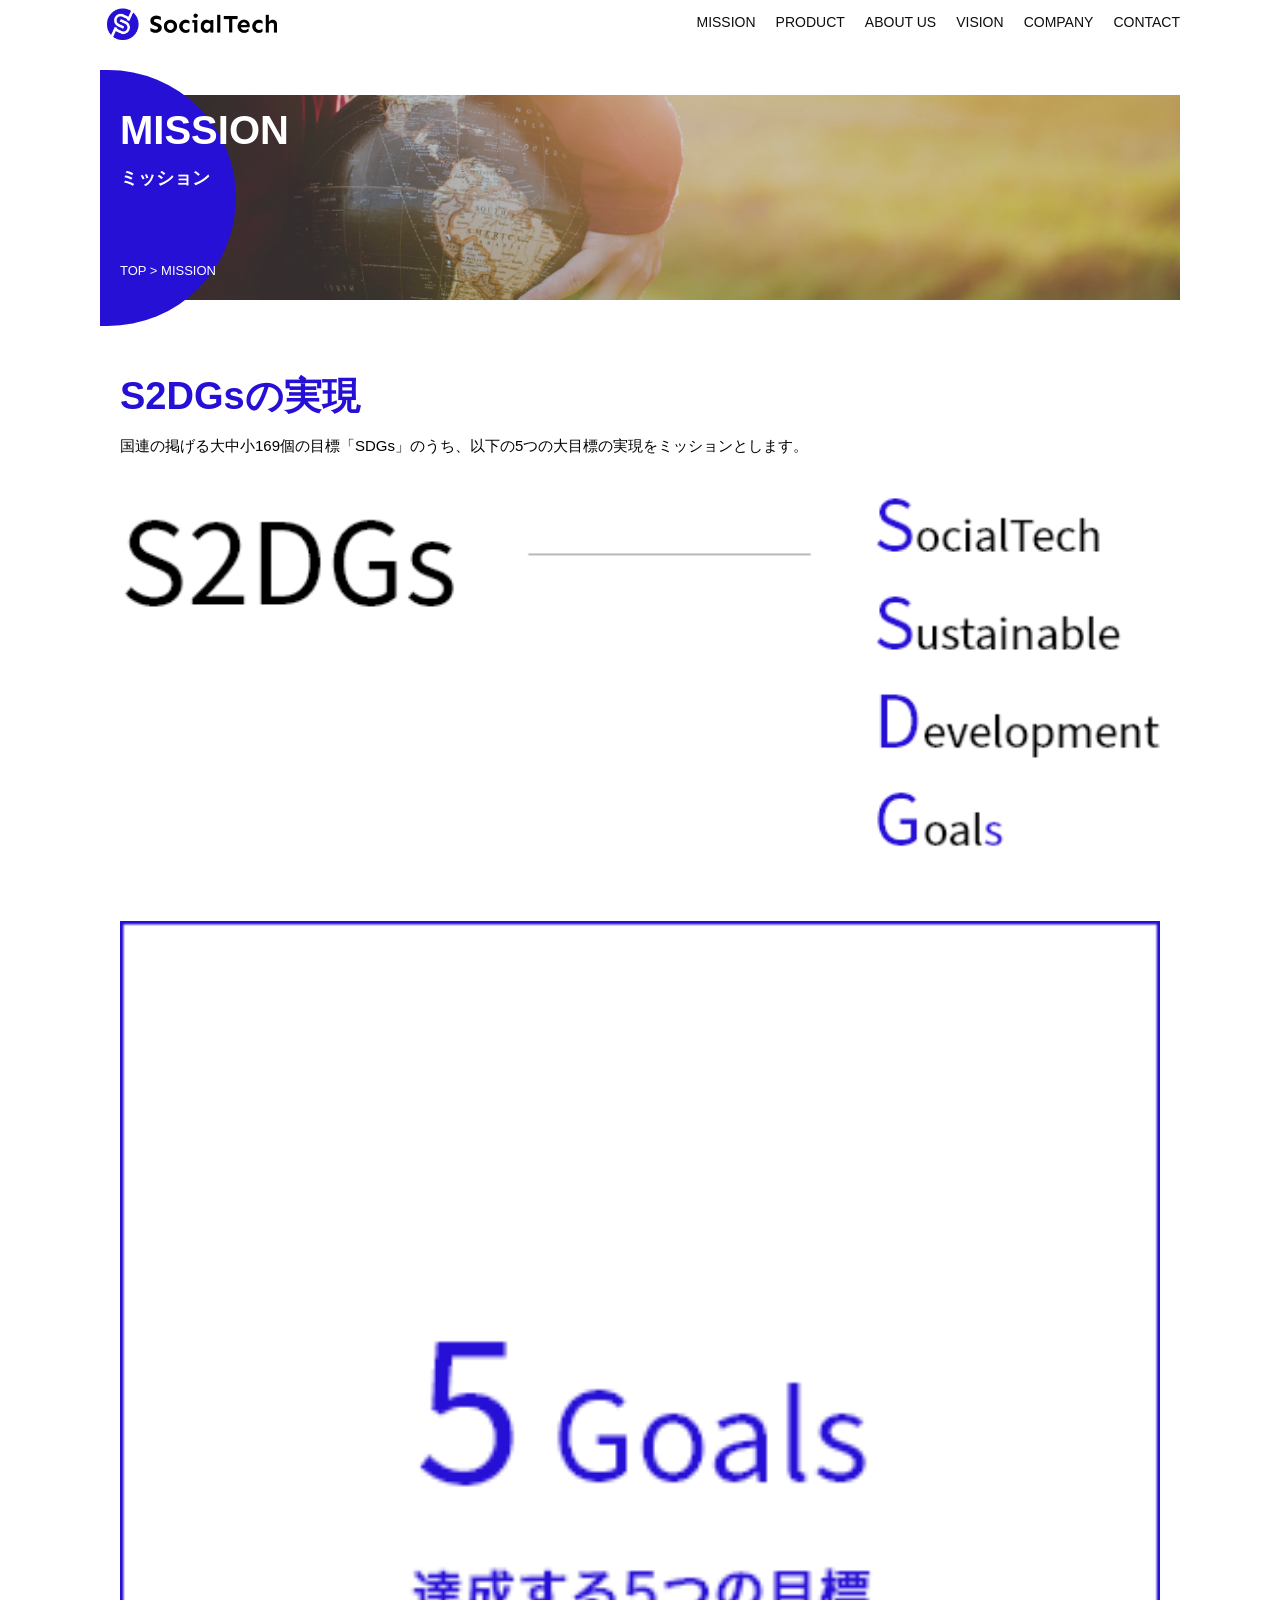
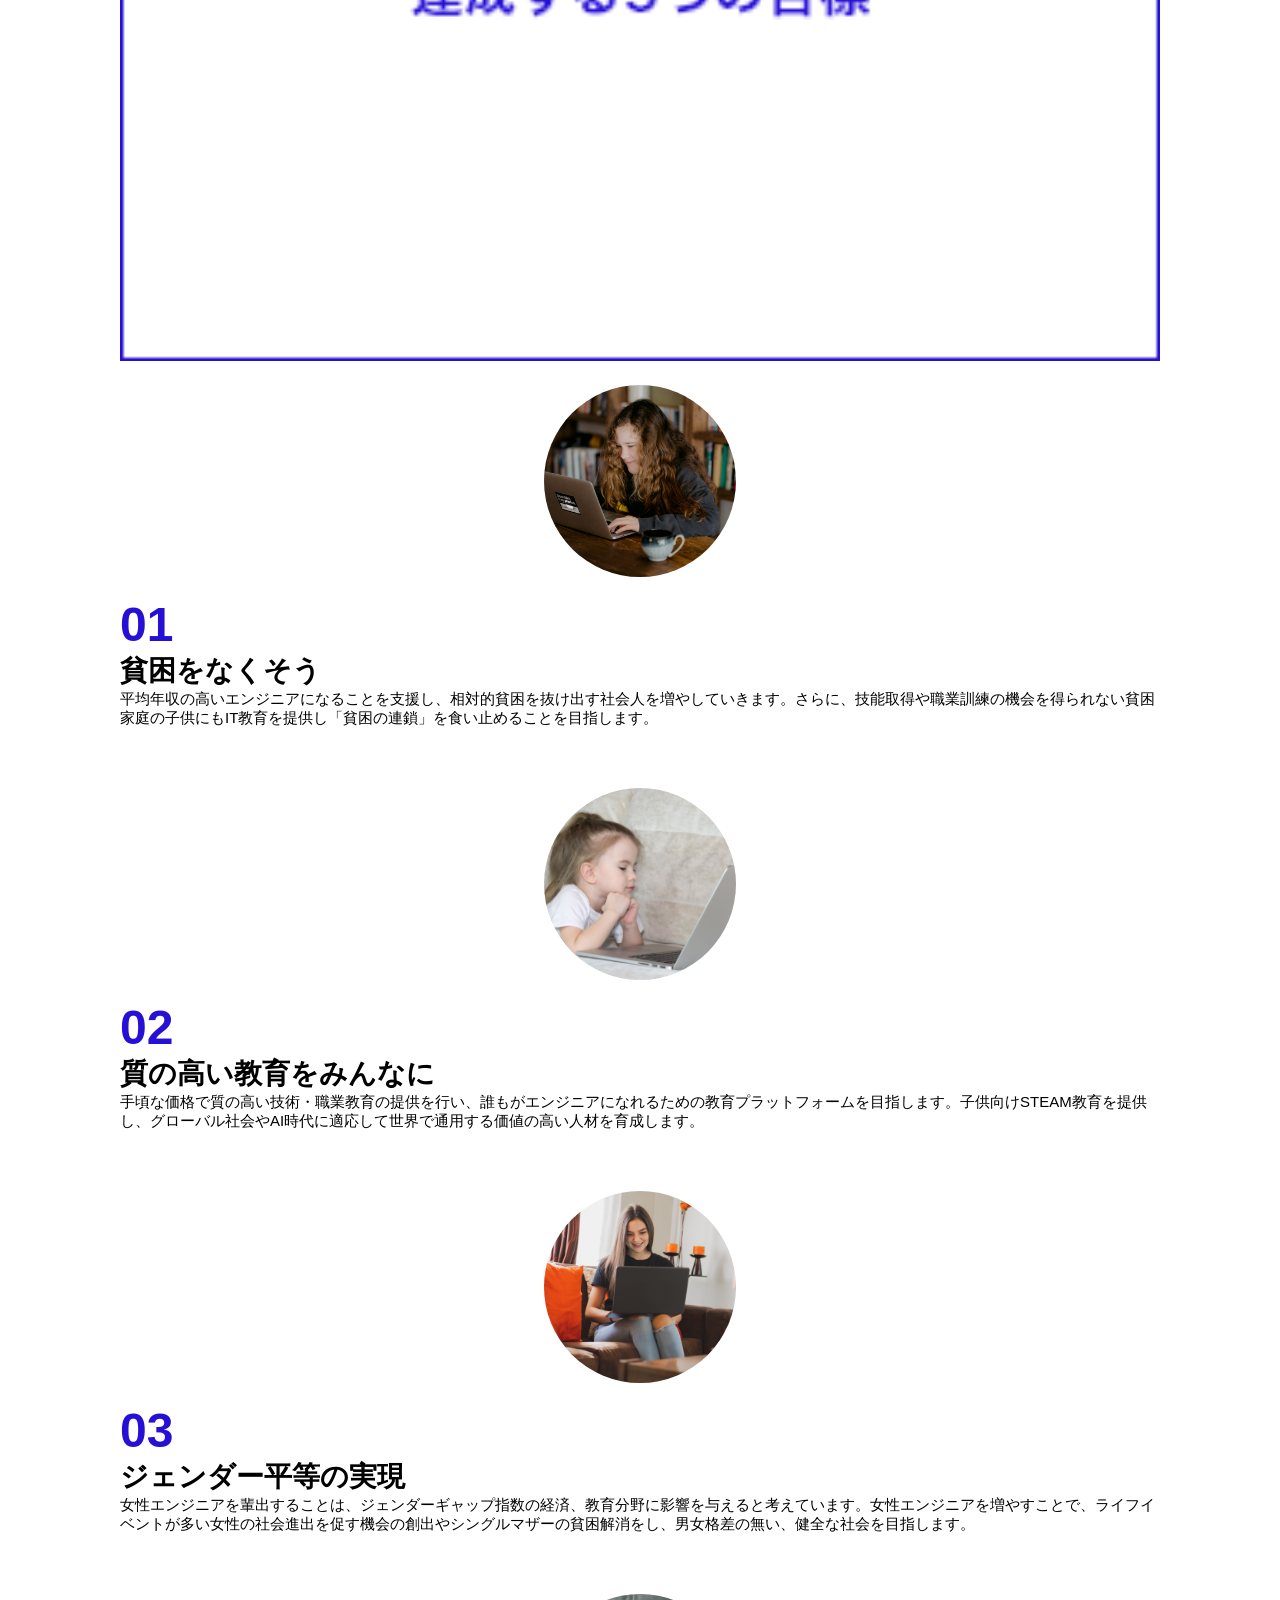
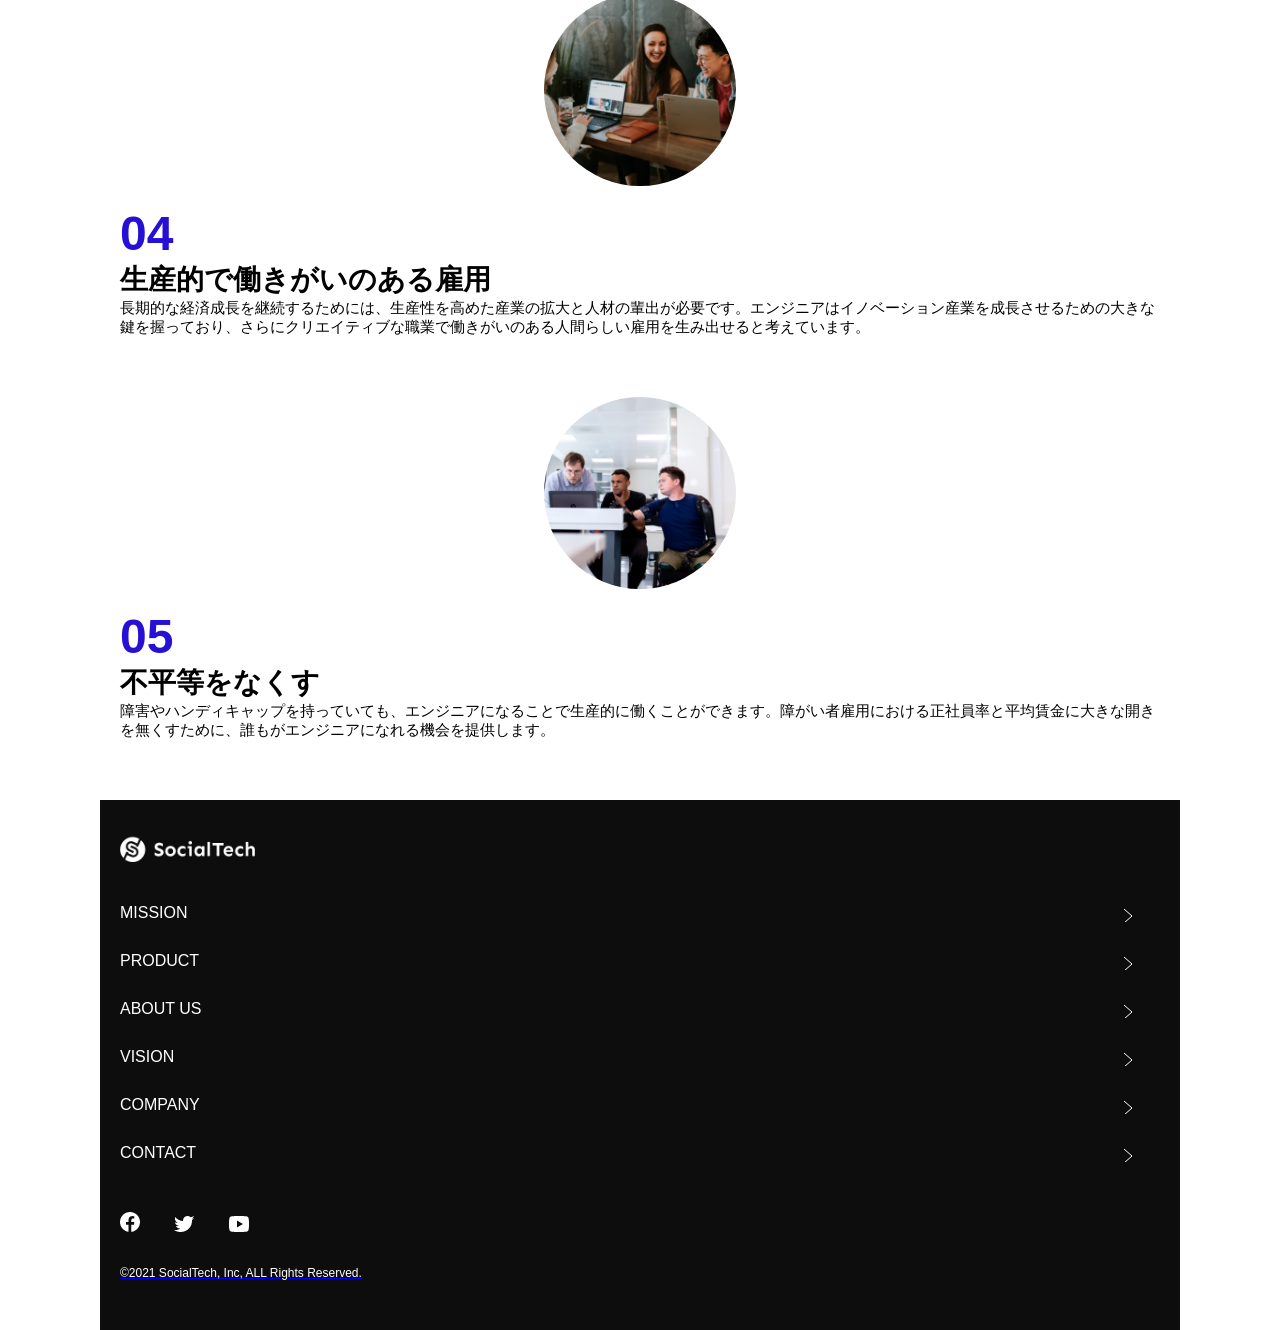
==== kadai_tutorial_output/mission.html @ 6111eb16 "SocialTechをアップロード" ====
<!DOCTYPE html>
<html>

<head>
  <title>SocialTech-MISSION ミッション -</title>
  <meta charset="UTF-8" <meta nama="description" content="SocialTechが目指す5つの目標（SS2DGs）を紹介します">
  <meta name="viewport" content="width=device-width, initial-scale=1.0">
  <link rel="stylesheet" href="style.css">
</head>

<body>
  <!--ヘッダー-->
  <header>
    <!--ロゴ-->
    <a href="index.html" id="logo">
      <img src="images/logo.png" alt="トップページに戻る">
    </a>
    <!--PC用ナビゲーション-->
    <nav id="nav-pc">
      <ul>
        <li><a href="mission.html">MISSION</a></li>
        <li><a href="product.html">PRODUCT</a></li>
        <li><a href="index.html#aboutus">ABOUT US</a></li>
        <li><a href="index.html#vision">VISION</a></li>
        <li><a href="index.html#comoany">COMPANY</a></li>
        <li><a href="index.html#contact">CONTACT</a></li>
      </ul>
    </nav>
    <!--スマホ用メニューボタン-->
    <button id="menu-sp" onclick="document.getElementbyID('nav-sp').style.display = 'block'">
      <img src="images/button-menu.png" alt="ナビゲーションを開く">
    </button>
    <!--スマホ用ナビゲーション-->
    <div id="nav-sp">
      <button id="close" onclick="document.getElementById('nav-sp').style.display = 'none'">
        <img src="images/button-close.png" alt="ナビゲーションを閉じる">
      </button>

      <nav>
        <ul>
          <li>
            <a id="logo-sp" href="index.html" onclick="document.getElementById('nav-sp').style.display = 'none'"><img
                src="images/logo-sp.png" alt="トップページに戻る"></a>
          </li>
          <li><a class="menu" href="mission.html"
              onclick="document.getElementById('nav-sp').style.display = 'none'">MISSION</a></li>
          <li><a class="menu" href="product.html"
              onclick="document.getElementById('nav-sp').style.display = 'none'">PRODUCT</a></li>
          <li><a class="menu" href="index.html#aboutus"
              onclick="document.getElementById('nav-sp').style.display = 'none'">ABOUT US</a></li>
          <li><a class="menu" href="index.html#vision"
              onclick="document.getElementById('nav-sp').style.display = 'none'">VISION</a></li>
          <li><a class="menu" href="index.html#comany"
              onclick="document.getElementById('nav-sp').style.display = 'none'">COMPANY</a></li>
          <li><a class="menu" href="index.html#contact"
              onclick="document.getElementById('nav-sp').style.display = 'none'">CONTACT</a></li>
        </ul>
      </nav>
      <div id="sns">
        <a href="http://www.facebook.com/sejuku2013">
          <img src="images/button-facebook.png" alt="Facebookのリンク">
        </a>
        <a href="https://twitter.com/samuraijuku">
          <img src="images/button-twitter.png" alt="Twitterのリンク">
        </a>
        <a href="http://www.Youtube.com/channel/UCCFOQO5aDK0xXam4cUQXT8g">
          <img src="images/button-youtube.png" alt="YouTubeのリンク">
        </a>
      </div>
    </div>
  </header>

  <main>
    <article>
      <section id="mission-main">
        <div class="mission-main-inner">
          <div id="mission-title">
            <h1>MISSION<br><span>ミッション</span></h1>
            <p>TOP > MISSION</p>
          </div>
        </div>
      </section>

      <section id="mission-s2dgs">
        <h2 class="mission-h2">S2DGsの実現</h2>
        <p>国連の掲げる大中小169個の目標「SDGs」のうち、以下の5つの大目標の実現をミッションとします。</p>
        <img src="images/mission/mission-s2dgs.png" alt="S2DGs">
      </section>

      <section id="mission-five-goals">
        <div class="five-goals-image">
          <img src="images/mission/mission-5goals.png" alt="5Goals">
        </div>       
          <div class="five-goals-read">
            <div>
              <img class="fivegoals-image-left" src="images/mission/mission-5goals01.png" alt="㍶を操作する女の子">
              <span class="fivegoals-number">01</span>
              <h3 class="fivegoals-h3">貧困をなくそう</h3>
              <p class="fivegoals-p">
                平均年収の高いエンジニアになることを支援し、相対的貧困を抜け出す社会人を増やしていきます。さらに、技能取得や職業訓練の機会を得られない貧困家庭の子供にもIT教育を提供し「貧困の連鎖」を食い止めることを目指します。</p>
            </div>
            <div>
              <img class="fivegoals-image-right" src="images/mission/mission-5goals02.png" alt="PCを見つめる小さい女の子">
              <span class="fivegoals-number">02</span>
              <h3 class="fivegoals-h3">質の高い教育をみんなに</h3>
              <p class="fivegoals-p">
                手頃な価格で質の高い技術・職業教育の提供を行い、誰もがエンジニアになれるための教育プラットフォームを目指します。子供向けSTEAM教育を提供し、グローバル社会やAI時代に適応して世界で通用する価値の高い人材を育成します。
              </p>
            </div>
            <div>
              <img class="fivegoals-image-left" src="images/mission/mission-5goals03.png" alt="PCを操作する女性">
              <span class="fivegoals-number">03</span>
              <h3 class="fivegoals-h3">ジェンダー平等の実現</h3>
              <p class="fivegoals-p">
                女性エンジニアを輩出することは、ジェンダーギャップ指数の経済、教育分野に影響を与えると考えています。女性エンジニアを増やすことで、ライフイベントが多い女性の社会進出を促す機会の創出やシングルマザーの貧困解消をし、男女格差の無い、健全な社会を目指します。
              </p>
            </div>
            <div>
              <img class="fivegoals-image-right" src="images/mission/mission-5goals04.png" alt="笑顔で話し合う3人の男女">
              <span class="fivegoals-number">04</span>
              <h3 class="fivegoals-h3">生産的で働きがいのある雇用</h3>
              <p class="fivegoals-p">
                長期的な経済成長を継続するためには、生産性を高めた産業の拡大と人材の輩出が必要です。エンジニアはイノベーション産業を成長させるための大きな鍵を握っており、さらにクリエイティブな職業で働きがいのある人間らしい雇用を生み出せると考えています。
              </p>
            </div>
            <div>
              <img class="fivegoals-image-left" src="images/mission/mission-5goals05.png" alt="障害を持つ男性が生き生きと働く様子">
              <span class="fivegoals-number">05</span>
              <h3 class="fivegoals-h3">不平等をなくす</h3>
              <p class="fivegoals-p">
                障害やハンディキャップを持っていても、エンジニアになることで生産的に働くことができます。障がい者雇用における正社員率と平均賃金に大きな開きを無くすために、誰もがエンジニアになれる機会を提供します。</p>
            </div> 
          </div>
      </section>
      

    </article>
  </main>
  <footer>
    <div id="footer-logo">
      <img src="images/logo-sp.png" alt="SocialTech">
    </div>
    <div id="footer-link">
      <a href="mission.html">MISSION</a>
      <a href="product.html">PRODUCT</a>
      <a href="index.html#aboutus">ABOUT US</a>
      <a href="index.html#vision">VISION</a>
      <a href="index.html#company">COMPANY</a>
      <a href="index.html#contact">CONTACT</a>
    </div>
    <div id="sns-footer">
      <div class="sns-btns">
        <a href="https://www.facebook.com/sejuku2013"><img src="images/button-facebook.png" alt="Facebookのリンク"></a>
        <a href="https://twitter.com/samuraijuku"><img src="images/button-twitter.png" alt="Twitterのリンク"></a>
        <a href="https://www.youtubu.com/channel/UCCFOQO5aDK0xXam4cUQXT8g"><img src="images/button-youtube.png"
            alt="YouTubeのリンク">
      </div>
      <p id="copyright">&copy;2021 SocialTech, Inc, ALL Rights Reserved.</p>
    </div>
    
    </div>
    </section>
    </div>
  </footer>
</body>

</html>
---- kadai_tutorial_output/style.css ----
/* PC、スマホ共通スタイル　*/
* {
  box-sizing: border-box;
}

P {
  font-size: 15px;
}

body {
  max-width: 1080px;
  margin: 0 auto 0 auto;
  font-family: "Source Sans Pro", "Hiragino Kaku Gothic ProN", Meiryo, Arial, sans-serif;
}

/* ヘッダー */
header {
  display: flex;
  justify-content: space-between;
}

/* ナビゲーションのレイアウト　*/
#nav-pc {
  font-size: 14px;
}

#nav-pc ul {
  display: flex;
  padding-left: 0;
}

#nav-pc li {
  list-style: none;
}


/* ナビゲーションの装飾設定　*/
#nav-pc a {
  text-decoration: none;
  margin-left: 20px;
  color: #0d0d0d;
}

#nav-pc a:hover {
  text-decoration: underline;
}
/*スマホ用ナビを非表示*/
  #nav-sp,
  #menu-sp {
    display: none;
}


/* メインビジュアル */
#main-visual {
  position: relative;
  height: 400px;
}

#main-message {
  position: absolute;
  top: 0;
  left: 0;
  background-color: #2710d5;
  color: #ffffff;
  border-radius: 0 0 476px 0;
  max-width: 620px;
  height: 100%;
  width: 100%;
  z-index: 11;
}

#main-message h1 {
  font-size: 60px;
  margin: 100px 0 0 50px;
}

#main-message>P {
  font-size: 28px;
  margin: 0 0 0 50px;
}

#main-visual>img {
  max-width: 620px;
  border-radius: 476px 0 0 0;
  position: absolute;
  top: 0;
  right: 0;
  z-index: 10;
}

/* 見出し */
h2 {
  margin: 40px 0 0 0;
}

h2::after {
  content: url("images/line.png");
  margin-left: 10px;
}

h3 {
  font-size: 27px;
}

/* ミッション */
#mission {
  margin: 80px auto 80px auto;
}

#mission-flex {
  display: flex;
}

#mission-flex>div {
  width: 50%;
  margin: 20px;
}

#mission-photo {
  width: 100%;
}

#s2dgs {
  margin-top: 50px;
  width: 100%;
}

/* プロダクト */
#product {
  background-color: #fafafa;
  margin: 80px 0 80px 0;
  padding: 10px 40px 0px 40px;
}

/*　外枠 */
#product .product-flex {
  margin-top: 40px;
  display: flex;
}

/* 左のカラム　*/
#product-left {
  width: 50%;
  margin-right: 20px;
}

/* 右のカラム　*/
#product-right {
  width: 50%;
  margin-left: 20px;
  margin-top: 80px;
}

/* 画像＋説明の枠　*/
#product-left>div {
  position: relative;
  height: 480px;
  margin-right: 20px;
}

#product-right>div {
  position: relative;
  height: 480px;
  margin-left: 20px;
}

/* 写真　*/
.product-photo {
  width: 100%;
}

/* 説明文の枠　*/
.product-explain {
  background-color: #ffffff;
  position: absolute;
  left: 0;
  bottom: 50px;
  margin: 0 40px 0 40px;
  padding: 20px;
  box-shadow: 5px 5px 10px rgba(0, 0, 0, 0.05);
}

/* 説明文の英語　*/
.product-explain>span {
  color: #2710d5;
  font-weight: bold;
  font-size: 16px;
  margin: 0;
}

/* 説明文の見出し　*/
.product-explain>h3 {
  margin: 5px 0 5px 0;
}

/* 説明文　*/
.product-explain>P {
  font-size: 14px;
  margin: 0;
}

/* もっと見るボタン　*/
#product-more {
  text-align: center;
}

#product-more a {
  position: relative;
  bottom: -42px;
}

/* ABOUT US */
#aboutus {
  margin: 80px auto 80px auto;
}

/* 3つの組織文化と画像を入れる枠　*/
#aboutus>div {
  display: flex;
}

/* 写真　*/
.culture-img {
  width: 50%;
  align-self: flex-start;
}

.culture-img2 {
  margin-top: 50px;
  width: 100%;
}

/* 3つの組織文化の表　*/
.culture-table {
  margin-right: 50px;
}

/* 番号　*/
.culture-num {
  font-size: 80px;
  color: #2710d5;
  padding: 0 20px 0 0;
}

/* 見出し　*/
.culture-table th {
  text-align: left;
  font-size: 28px;
  font-weight: bold;
}

/* 組織文化英語　*/
.culture-en {
  color: #2710d5;
  font-size: 24px;
}

/* 説明文　*/
.culture-description {
  margin: 0;
}

/* ビジョン */
#vision {
  margin: 80px auto 80px auto;
}

/* セクション内の外枠*/
#vision>div {
  display: flex;
  justify-content: space-between;
  flex-wrap: wrap;
}

/*7つの行動指針の枠*/
.vision-box {
  width: 300px;
  height: 300px;
  margin-bottom: 30px;
  position: relative;
}

.vision-box>img {
  width: 100%;
  position: relative;
  z-index: 30;
}

.vision-box>div {
  position: absolute;
  top: 0;
  left: 0;
  z-index: 31;
  margin-right: 20px;
}

.vision-box>div>h4 {
  color: #2710d5;
  font-size: 19px;
  margin: 80px 0 0 0;
}

.vision-box>div>h4::first-letter {
  font-size: 40px;
}

.vision-box>div>h5 {
  font-size: 20px;
  margin: 0 0 0 0;
}

.vision-box>div>p {
  margin: 10px 0 0 0;
}

/* 会社概要 */
#company {
  margin: 80px auto 80px auto;
}

#company-table {
  width: 100%;
}

.tableheader {
  text-align: left;
  padding: 20px;
  border-bottom-color: #2710d5;
  border-bottom-width: 1px;
  border-bottom-style: solid;
  width: 100px;
}

.tableheader-first {
  border-top-color: #2710d5;
  border-top-width: 1px;
  border-top-style: solid;
}

.cell {
  padding: 30px;
  border-bottom-color: #ececec;
  border-bottom-width: 1px;
  border-bottom-style: solid;
}

.cell-first {
  border-top-color: #ececec;
  border-top-width: 1px;
  border-bottom-style: solid;
}

#company>iframe {
  width: 100%;
  height: 368px;
  margin-top: 40px;
}

/* お問い合わせ */
#contact {
  margin: 80px auto 80px auto;
}

/*  外枠  */
#contact>form>div {
  display: flex;
  flex-direction: row;
  flex-wrap: wrap;
  padding-bottom: 30px;
}

/* 左列 見出し */
.contact-heading {
  width: 240px;
  align-self: center;
}

/* 見出しのラベル */
.contact-label {
  font-weight: bold;
}

/* 必須 */
.contact-span {
  color: #ce2222;
  margin: 0 0 0 20px;
  font-weight: bold;
}

/* テキストボックス */
.contact-textbox {
  border-top: 0px;
  border-left: 0px;
  border-right: 0px;
  border-bottom-width: 1px;
  border-bottom-color: #707070;
  border-style: solid;
  background-color: #fafafa;
  height: 56px;
  width: 400px;
}

/* お問い合わせ内容のテキストエリア　*/
.contact-textarea {
  border-top: 0px;
  border-left: 0px;
  border-right: 0px;
  border-bottom-width: 1px;
  border-top-color: #707070;
  background-color: #fafafa;
  width: 400px;
  height: 200px;
}

/* 個人情報の取り扱い　*/
#contact dt {
  font-weight: bold;
}

#contact dd {
  margin: 0 0 16px 0;
}

#contact dd p {
  margin: 0;
}

#contact dd ul {
  padding-left: 0;
}

#contact dd li {
  margin-bottom: 0;
  list-style: none;
}

/* フッター */
footer {
  background-color: #0d0d0d;
  text-align: center;
  padding: 80px 80px 30px 80px
}

#footer-logo {
  margin-bottom: 30px;
}

#footer-link {
  margin-bottom: 50px;
}

#footer-link>a {
  text-decoration: none;
  margin: 10px;
  color: #ffffff;
}

#footer-link>a:hover {
  text-decoration: underline;
}

#sns-footer {
  display: flex;
  justify-content: space-between;
  text-align: left;
}

#sns-footer a {
  margin-right: 30px;
}

#copyright {
  color: #ffffff;
  margin: 0;
}

/*  mission.html用スタイル */
/* ミッションのメインビジュアル　*/
.mission-main-inner {
  background-image: url("images/mission/mission-main.png");
  background-repeat: no-repeat;
  background-position-y: center;
}

#mission-title {
  background-color: #2710d5;
  width: 368px;
  color: #ffffff;
  height: 496px;
  border-radius: 0 248px 249px 0;
  position: relative;
}

#mission-title h1 {
  position: absolute;
  top: 0;
  left: 100px;
  font-size: 80px;
  line-height: 1;
}

#mission-title > p {
  position: absolute;
  top: 350px;
  left: 100px;
  font-size: 16px;
}

/* ミッションページ　S2DGSの設定　*/
#mission-s2dgs {
  padding: 20px;
}

.mission-h2 {
  color: #2710d5;
  font-size: 40px;
}

.mission-h2::after {
  content: none;
}

/* ミッションページ　5つのゴールの設定　*/
#mission-five-goals {
  padding: 20px;
  display: flex;
}

#mission-five-goals .five-goals-image {
  width: 30%;
  padding: 20px;
}

#mission-five-goals .five-goals-image img {
  width: 100%;
}

#mission-five-goals .five-goals-read  {
  width: 70%;
  padding: 20px;
}

#mission-five-goals .five-goals-read > div {
  margin-bottom: 40px;
}

.fivegoals-image-right {
  float: right;
  margin: 20px;
}

.fivegoals-image-left {
  float: left;
  margin: 20px;
}

.fivegoals-number {
  color: #2710d5;
  font-size: 48px;
  font-weight: bold;
  margin: 0;
}

.fivegoals-h3 {
  font-size: 28px;
  margin: 0;
}

.fivegoals-p {
  margin: 0;
}

/* プロダクトページ */
.product-main-inner {
  background-image: url("images/product/product-main.png");
  background-repeat: no-repeat;
  background-position: center;
}

#product-title {
  background-color: #2710d5;
  width: 368px;
  color: #ffffff;
  height: 496px;
  border-radius: 0 248px 248px 0;
  position: relative;
}

#product-title h1 span {
  font-size: 26px;
}

#product-title > p {
  position: absolute;
  top: 350px;
  left: 100px;
  font-size: 16px;
}

/* セクション　*/
.product-section {
  display: flex;
  padding: 20px 20px 0;
}

.product-section .product-section-img {
  width: 450px;
}

/* 左が画像のセクション　*/
.product-section-left .product-section-img img {
  width: 100%;
  padding: 0 40px 30px 0;
  border-radius: 0 432px 0 0;
}

.product-section-left .product-read {
  width: 50%;
  flex-grow: 1;
}

.product-section-left .product-read p {
  margin-bottom: 0;
}

/* 右が画像のセクション　*/
.product-section-right {
  justify-content: space-between;
}

.product-section-right .product-section-img img {
  width: 100%;
  padding: 0 0 30px 40px;
  border-radius: 432px 0 0 0;
}

.product-section-right .product-read {
  width: 500px;
}

.product-h2 {
  color: #2710d5;
  font-size: 24px;
  margin: 0;
}

.product-h3 {
  font-size: 28px;
  margin: 0;
}


/* 画面幅が767px以下の時 */
@media screen and (max-width: 767px) {

  /* スマートフォン用のスタイルを指定する */
  /* PC用のナビゲーション非表示 */
  #nav-pc {
    display: none;
  }

/* ハンバーガーメニュー */
#menu-sp {
  display: block;
  background-color: transparent;
  float: right;
  padding: 0;
  border: none;
}

/* スマホ用ナビゲーションの表示切替 */
/* 初期状態,レイアウトと非表示設定　*/
#nav-sp {
  background-color: #2710d5;
  position: fixed;
  left: 0;
  top: 0;
  height: 100%;
  width: 100%;
  display: none;
  z-index: 100;
}
}

/* ×ボタン　*/
#close {
  position: absolute;
  top: 20px;
  right: 20px;
  background-color: transparent;
  border: none;
}

#nav-sp nav ul {
  padding-left: 0;
}

#nav-sp nav li {
  list-style: none;
}

/* ナビゲーションメニュー用のロゴ　*/
#logo-sp {
  margin: 80px 0 30px 20px;
}

/* ナビゲーションのリンクの装飾設定　*/
#nav-sp nav a {
  display: block;
  color: #ffffff;
}

#nav-sp nav a:hover {
  text-decoration: underline;
}

#nav-sp .menu {
  text-decoration: none;
  margin: 0 20px 0 20px;
  height: 44px;
  font-size: 16px;
  background-image: url("images/arrow.png");
  background-repeat: no-repeat;
  background-position: right top;
}

#sns {
  position: absolute;
  bottom: 20px;
  left: 20px;
}

#sns > a {
  margin-right: 30px;
}

/* メインビジュアル　*/
#main-visual {
  position: relative;
  height: 470PX;
}

#main-visual > div {
  text-align: center;
  height: 280px;
}

#main-visual h1 {
  font-size: 28px;
  margin: 90px 0 0 0;
}

#main-visual > div > P {
  margin: 0;
  font-size: 15px;
}

#main-visual > img {
  width: 100%;
  border-radius: 476px 0 0 0;
  top: auto;
  bottom: 0;
}

/* 見出し */
h2 {
  margin: 15px 0 15px 0;
}

h3 {
  font-size: 24px;
  margin: 10px 0 0 0;
}

/* ミッション　*/
#mission {
  margin: 20px 0 20px 0;
  padding: 0 20px 0 20px;
}

#mission-flex {
  flex-direction: column;
}

#mission-flex > div {
  width: 100%;
  margin: 0;
}

/* プロダクト */
#product {
  margin: 0;
  padding: 10px 20px 0 20px;
}

/* 外枠 */
#product .product-flex {
  flex-direction: column;
  margin-top: 0;
}

/* 左右のカラム　スマホでは縦並び */
#product-left,
#product-right {
  width: 100%;
  margin: 0;
}

/* 画像＋説明の枠 */
#product-left > div,
#product-right > div {
  height: auto;
  margin: 0;
}

/* 説明文の枠 */
.product-explain {
  position: relative;
  margin: 0;
}

.product-explain > h3 {
  margin: 10px 0 10px 0;
  font-size: 24px;
}

/* もっと見るボタン　*/
#product-more {
  text-align: left;
}

/* ABOUT US */
#aboutus {
  margin: 80px 20px 80px 20px;
}

#aboutus > div {
  flex-direction: column;
}

.culture-table th {
  font-size: 16px;
}

.culture-table {
  margin-right: 0;
  padding-right: 20px;
  order: 2;
}

.culture-img {
  width: 100%;
  order: 1;
}

.culture-img2 {
  margin-top: 0;
}

.culture-num {
  padding: 0;
}

.culture-description {
  margin: 0;
}

/* ビジョン　*/
#vision {
  margin: 80px 20px 80px 20px;
}

.vision-box > img {
  position: absolute;
  top: 0;
  left:0;
}

.vision-box > div > h4 {
  margin: 60px 0 0 0;
}

/* 会社概要 */
#company {
  margin: 0 20px 0 20px;
}

#company > h3 {
  margin-bottom: 20px;
}

.tableheader {
  width: 50px;
}

.cell {
  padding: 20px;
}

#company > iframe {
  height: 240px;
}

/* お問い合わせ */
#contact {
  margin: 80px 20px 80px 20px;
}

#contact > h3 {
  margin-bottom: 20px;
}

#contact > form > div {
  flex-direction: column;
  margin-bottom: 20px;
}

.contact-heading {
  align-self: auto;
  margin-bottom: 20px;
}

.contact-textbox {
  min-width: 300px;
  width: 100%;
}

.contact-textarea {
  height: 150px;
  width: 100%;
}

.radiobutton {
  margin-bottom: 20px;
}

/* フッター　*/
footer {
  padding: 30px 20px 50px 20px;
  text-align: left;
}

#footer-link > a {
  margin: 0 20px 30px 0;
  display: block;
  background-image: url("images/arrow.png");
  background-repeat: no-repeat;
  background-position: right top;
}

#footer-link > a:hover {
  text-decoration: underline;
}

#sns-footer {
  flex-direction: column;
  justify-content: flex-start;
}

#copyright {
  font-size: 12px;
  margin-top: 30px;
}

/* mission.html用のスタイル　*/
/* ミッションのメインビジュアル　*/
#mission-main {
  height: 256px;
  margin-top: 4%;
  position: relative;
}

.mission-main-inner {
  height: 80%;
  background-size: cover;
}

#mission-title {
  width: 136px;
  height: 256px;
  position: absolute;
  top: -10%;
}
#mission-title h1 {
  left: 20px;
  font-size: 40px;
}
#mission-title h1 span {
  font-size: 18px;
}

#mission-title > p {
  top: 180px;
  left: 20px;
  font-size: 13px;
}
/* ミッションページ　S2DGSの設定　*/
.mission-h2 {
  font-size: 38px;
  margin: 0px;
}

.mission-h2::after {
  content: none;
}

#mission-s2dgs > img {
  width: 100%;
}

/* ミッションページ　5つのゴールの設定　*/
#mission-five-goals {
  flex-direction: column;
}

#mission-five-goals > div {
  padding: 0;
}

#mission-five-goals .five-goals-image,
#mission-five-goals .five-goals-read {
  width: 100%;
  padding: 0;
}

#mission-five-goals .five-goals-read > div {
  display: flex;
  flex-direction: column;
}

.fivegoals-image-right,
.fivegoals-image-left {
  align-self: center;
}

/* プロダクトページ */
#product-main {
  height: 256px;
  margin-top: 4%;
  position: relative;
}

.product-main-inner {
  height: 80%;
  background-size: cover;
}

#product-title {
  width: 136px;
  height: 256px;
  position: absolute;
  top: -10%;
}

#product-title h1 {
  left: 20px;
  font-size: 40px;
}

#product-title h1 span {
  font-size: 18px;
}

#product-title > p {
  top: 180px;
  left: 20px;
  font-size: 13px;
}

/* セクション */
.product-section {
  flex-direction: column;
}

.product-section .product-section-img {
  width: 100%;
}

.product-section .product-section-img img {
  width: 100%;
  padding: 0;
}

/* 左が画像のセクション　*/
.product-section-left .product-section-img img {
  border-radius: 0 300px 0 0;
}

.product-section-left .product-read {
  width: 100%;
  flex-grow: 1;
}

/* 右が画像のセクション*/
.product-section-right .product-section-img img {
  order: 1;
  border-radius: 300px 0 0 0;
}

.product-section-right .product-read {
  order: 2;
  width: 100%;
}
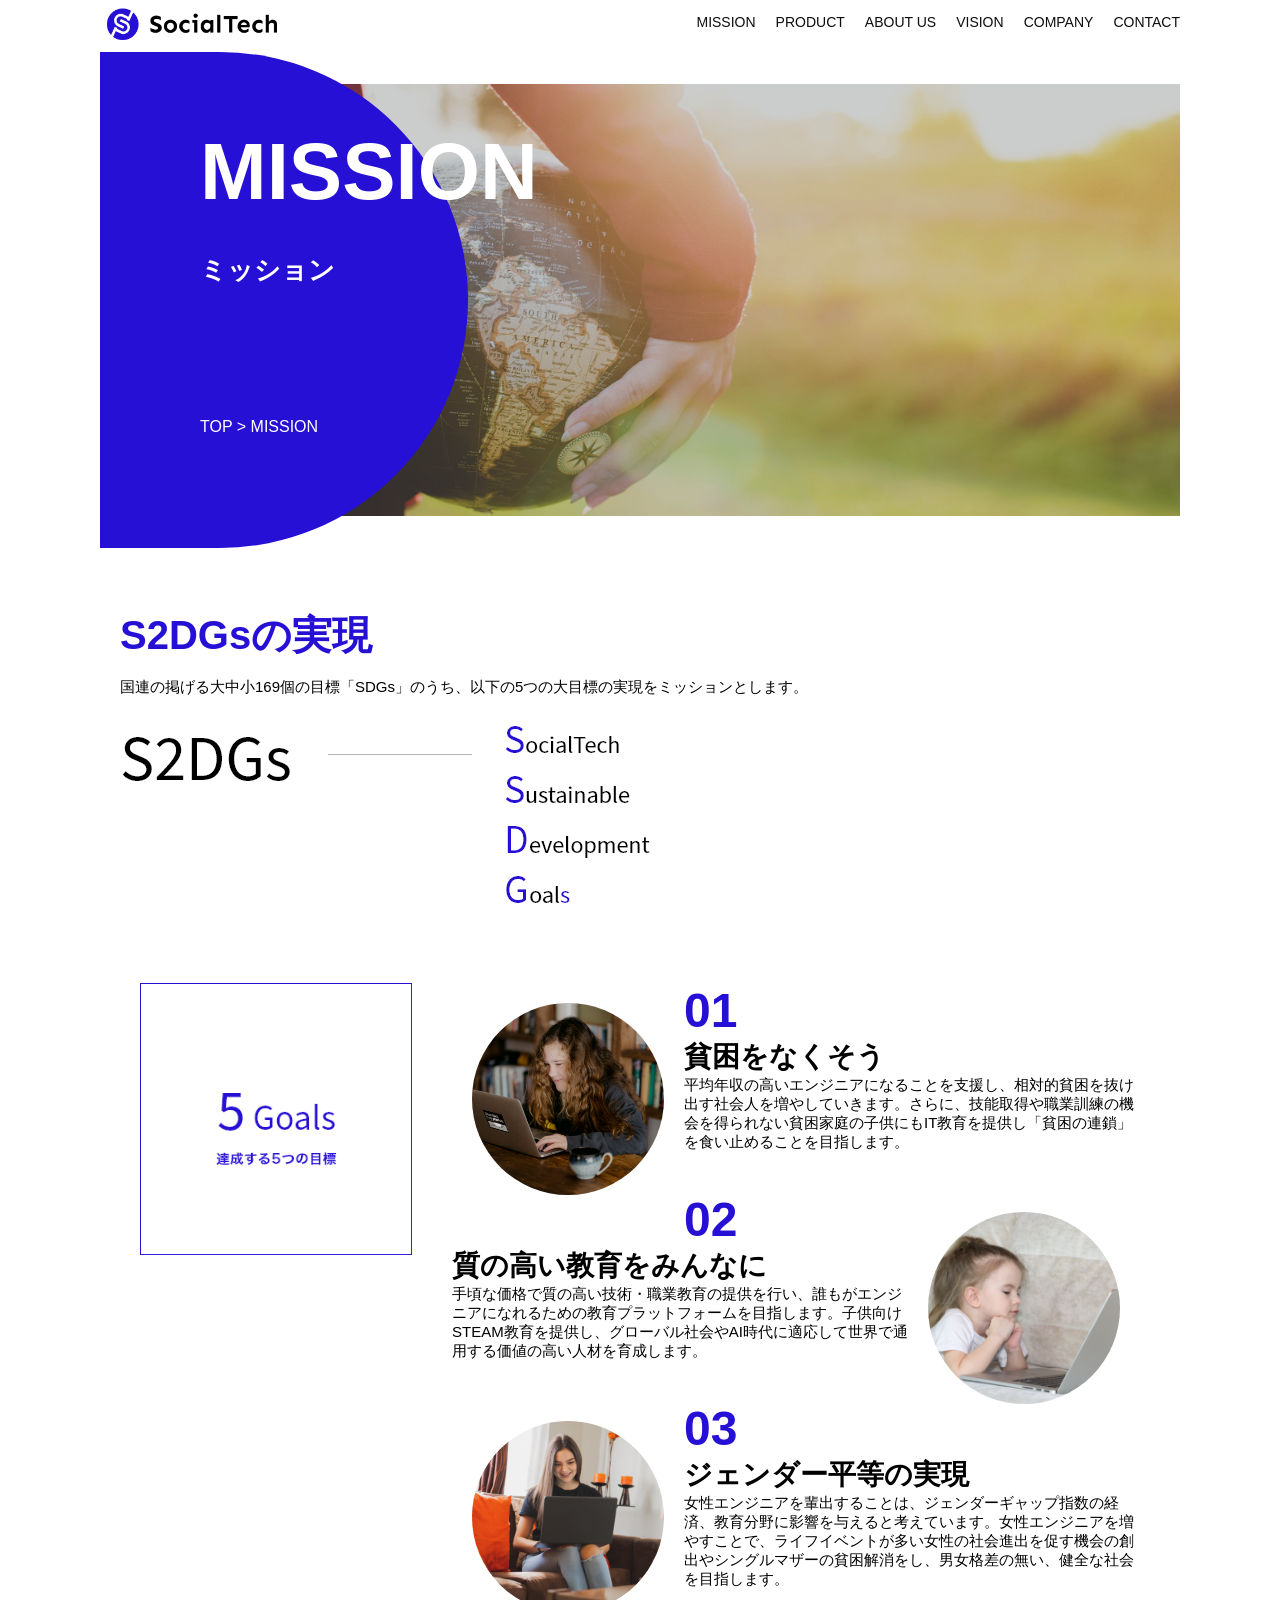
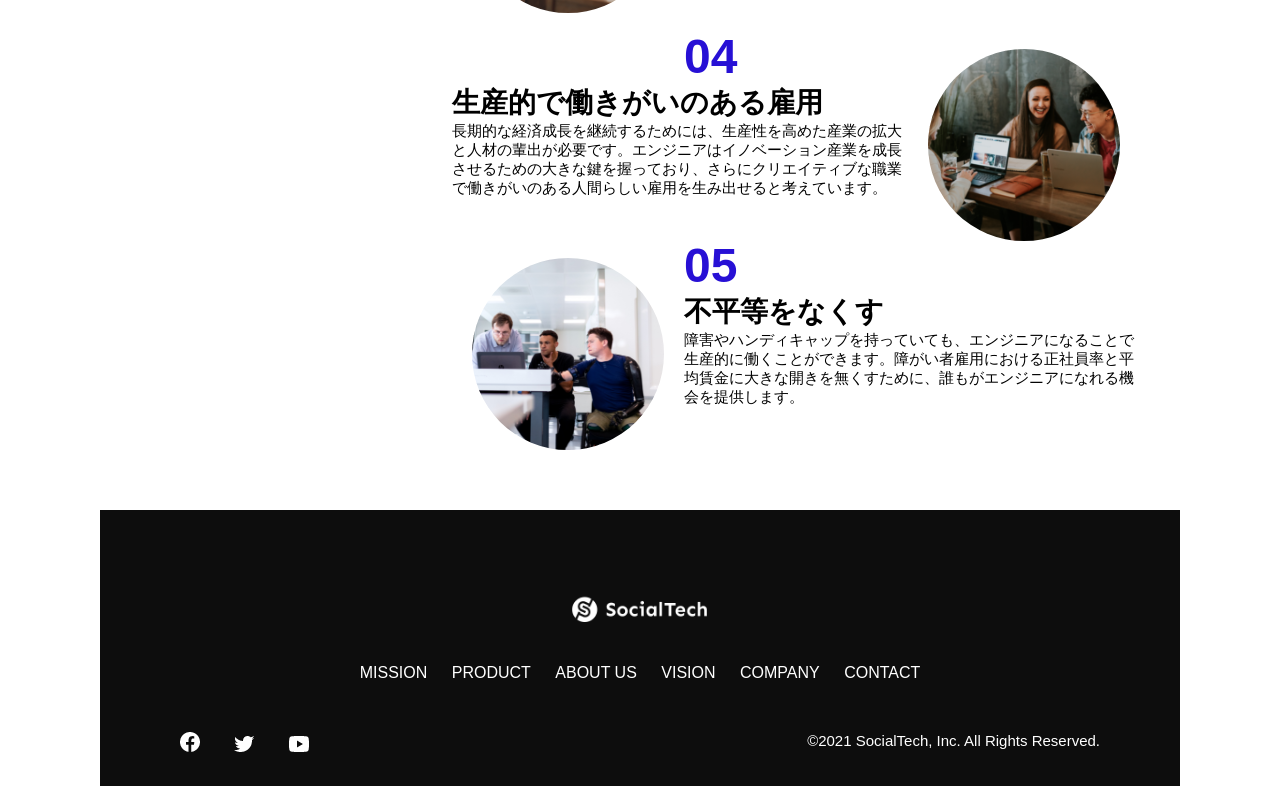
==== commit 93c8f748: "kadai_socialTechをアップロード③" ====
--- a/kadai_tutorial_output/mission.html
+++ b/kadai_tutorial_output/mission.html
@@ -2,8 +2,9 @@
 <html>
 
 <head>
-  <title>SocialTech-MISSION ミッション -</title>
-  <meta charset="UTF-8" <meta nama="description" content="SocialTechが目指す5つの目標（SS2DGs）を紹介します">
+  <title>SocialTech - MISSION ミッション -</title>
+  <meta charset="utf-8">
+  <meta name="description" content="SocialTechが目指す5つの目標（S2DGs）を紹介します">
   <meta name="viewport" content="width=device-width, initial-scale=1.0">
   <link rel="stylesheet" href="style.css">
 </head>
@@ -22,12 +23,12 @@
         <li><a href="product.html">PRODUCT</a></li>
         <li><a href="index.html#aboutus">ABOUT US</a></li>
         <li><a href="index.html#vision">VISION</a></li>
-        <li><a href="index.html#comoany">COMPANY</a></li>
+        <li><a href="index.html#company">COMPANY</a></li>
         <li><a href="index.html#contact">CONTACT</a></li>
       </ul>
     </nav>
     <!--スマホ用メニューボタン-->
-    <button id="menu-sp" onclick="document.getElementbyID('nav-sp').style.display = 'block'">
+    <button id="menu-sp" onclick="document.getElementById('nav-sp').style.display = 'block'">
       <img src="images/button-menu.png" alt="ナビゲーションを開く">
     </button>
     <!--スマホ用ナビゲーション-->
@@ -50,21 +51,21 @@
               onclick="document.getElementById('nav-sp').style.display = 'none'">ABOUT US</a></li>
           <li><a class="menu" href="index.html#vision"
               onclick="document.getElementById('nav-sp').style.display = 'none'">VISION</a></li>
-          <li><a class="menu" href="index.html#comany"
+          <li><a class="menu" href="index.html#company"
               onclick="document.getElementById('nav-sp').style.display = 'none'">COMPANY</a></li>
           <li><a class="menu" href="index.html#contact"
               onclick="document.getElementById('nav-sp').style.display = 'none'">CONTACT</a></li>
         </ul>
       </nav>
       <div id="sns">
-        <a href="http://www.facebook.com/sejuku2013">
+        <a href="https://www.facebook.com/sejuku2013">
           <img src="images/button-facebook.png" alt="Facebookのリンク">
         </a>
         <a href="https://twitter.com/samuraijuku">
           <img src="images/button-twitter.png" alt="Twitterのリンク">
         </a>
-        <a href="http://www.Youtube.com/channel/UCCFOQO5aDK0xXam4cUQXT8g">
-          <img src="images/button-youtube.png" alt="YouTubeのリンク">
+        <a href="https://www.youtube.com/channel/UCCFOQO5aDK0xXam4cUQXT8g">
+          <img src="images/button-youtube.png" alt="youTubeのリンク">
         </a>
       </div>
     </div>
@@ -153,15 +154,11 @@
         <a href="https://www.facebook.com/sejuku2013"><img src="images/button-facebook.png" alt="Facebookのリンク"></a>
         <a href="https://twitter.com/samuraijuku"><img src="images/button-twitter.png" alt="Twitterのリンク"></a>
         <a href="https://www.youtubu.com/channel/UCCFOQO5aDK0xXam4cUQXT8g"><img src="images/button-youtube.png"
-            alt="YouTubeのリンク">
+            alt="youTubeのリンク"></a>
       </div>
-      <p id="copyright">&copy;2021 SocialTech, Inc, ALL Rights Reserved.</p>
-    </div>
-    
-    </div>
-    </section>
-    </div>
-  </footer>
-</body>
-
-</html>+      <p id="copyright">&copy;2021 SocialTech, Inc. All Rights Reserved.</p>
+    </div>    
+   
+  </footer> 
+  </body>
+ </html>
--- a/kadai_tutorial_output/style.css
+++ b/kadai_tutorial_output/style.css
@@ -1,9 +1,9 @@
-/* PC、スマホ共通スタイル　*/
+/* PC、スマホ共通スタイル */
 * {
   box-sizing: border-box;
 }
 
-P {
+p {
   font-size: 15px;
 }
 
@@ -19,9 +19,9 @@
   justify-content: space-between;
 }
 
-/* ナビゲーションのレイアウト　*/
+/* ナビゲーションのレイアウト */
 #nav-pc {
-  font-size: 14px;
+  font-size: 14px; 
 }
 
 #nav-pc ul {
@@ -34,7 +34,7 @@
 }
 
 
-/* ナビゲーションの装飾設定　*/
+/* ナビゲーションの装飾設定 */
 #nav-pc a {
   text-decoration: none;
   margin-left: 20px;
@@ -45,9 +45,9 @@
   text-decoration: underline;
 }
 /*スマホ用ナビを非表示*/
-  #nav-sp,
-  #menu-sp {
-    display: none;
+#nav-sp,
+#menu-sp {
+   display: none;
 }
 
 
@@ -75,12 +75,12 @@
   margin: 100px 0 0 50px;
 }
 
-#main-message>P {
+#main-message> p {
   font-size: 28px;
   margin: 0 0 0 50px;
 }
 
-#main-visual>img {
+#main-visual > img {
   max-width: 620px;
   border-radius: 476px 0 0 0;
   position: absolute;
@@ -89,7 +89,7 @@
   z-index: 10;
 }
 
-/* 見出し */
+/*見出し*/
 h2 {
   margin: 40px 0 0 0;
 }
@@ -112,7 +112,7 @@
   display: flex;
 }
 
-#mission-flex>div {
+#mission-flex > div {
   width: 50%;
   margin: 20px;
 }
@@ -133,27 +133,27 @@
   padding: 10px 40px 0px 40px;
 }
 
-/*　外枠 */
+/* 外枠 */
 #product .product-flex {
   margin-top: 40px;
   display: flex;
 }
 
-/* 左のカラム　*/
+/* 左のカラム */
 #product-left {
   width: 50%;
   margin-right: 20px;
 }
 
-/* 右のカラム　*/
+/* 右のカラム */
 #product-right {
   width: 50%;
   margin-left: 20px;
   margin-top: 80px;
 }
 
-/* 画像＋説明の枠　*/
-#product-left>div {
+/* 写真＋説明の枠 */
+#product-left > div {
   position: relative;
   height: 480px;
   margin-right: 20px;
@@ -165,12 +165,12 @@
   margin-left: 20px;
 }
 
-/* 写真　*/
+/* 写真 */
 .product-photo {
   width: 100%;
 }
 
-/* 説明文の枠　*/
+/* 説明文の枠 */
 .product-explain {
   background-color: #ffffff;
   position: absolute;
@@ -181,7 +181,7 @@
   box-shadow: 5px 5px 10px rgba(0, 0, 0, 0.05);
 }
 
-/* 説明文の英語　*/
+/* 説明文の英語 */
 .product-explain>span {
   color: #2710d5;
   font-weight: bold;
@@ -189,18 +189,18 @@
   margin: 0;
 }
 
-/* 説明文の見出し　*/
+/* 説明文の見出し */
 .product-explain>h3 {
   margin: 5px 0 5px 0;
 }
 
-/* 説明文　*/
+/* 説明文 */
 .product-explain>P {
   font-size: 14px;
   margin: 0;
 }
 
-/* もっと見るボタン　*/
+/* もっと見るボタン */
 #product-more {
   text-align: center;
 }
@@ -215,12 +215,12 @@
   margin: 80px auto 80px auto;
 }
 
-/* 3つの組織文化と画像を入れる枠　*/
-#aboutus>div {
+/* 3つの組織文化と写真を入れる枠 */
+#aboutus > div {
   display: flex;
 }
 
-/* 写真　*/
+/* 写真 */
 .culture-img {
   width: 50%;
   align-self: flex-start;
@@ -236,27 +236,27 @@
   margin-right: 50px;
 }
 
-/* 番号　*/
+/* 番号 */
 .culture-num {
   font-size: 80px;
   color: #2710d5;
   padding: 0 20px 0 0;
 }
 
-/* 見出し　*/
+/* 見出し */
 .culture-table th {
   text-align: left;
   font-size: 28px;
   font-weight: bold;
 }
 
-/* 組織文化英語　*/
+/* 組織文化英語 */
 .culture-en {
   color: #2710d5;
   font-size: 24px;
 }
 
-/* 説明文　*/
+/* 説明文 */
 .culture-description {
   margin: 0;
 }
@@ -267,7 +267,7 @@
 }
 
 /* セクション内の外枠*/
-#vision>div {
+#vision > div {
   display: flex;
   justify-content: space-between;
   flex-wrap: wrap;
@@ -281,13 +281,13 @@
   position: relative;
 }
 
-.vision-box>img {
+.vision-box > img {
   width: 100%;
   position: relative;
   z-index: 30;
 }
 
-.vision-box>div {
+.vision-box > div {
   position: absolute;
   top: 0;
   left: 0;
@@ -295,22 +295,22 @@
   margin-right: 20px;
 }
 
-.vision-box>div>h4 {
+.vision-box > div > h4 {
   color: #2710d5;
   font-size: 19px;
   margin: 80px 0 0 0;
 }
 
-.vision-box>div>h4::first-letter {
+.vision-box > div > h4::first-letter {
   font-size: 40px;
 }
 
-.vision-box>div>h5 {
+.vision-box > div > h5 {
   font-size: 20px;
   margin: 0 0 0 0;
 }
 
-.vision-box>div>p {
+.vision-box > div > p {
   margin: 10px 0 0 0;
 }
 
@@ -348,10 +348,10 @@
 .cell-first {
   border-top-color: #ececec;
   border-top-width: 1px;
-  border-bottom-style: solid;
-}
-
-#company>iframe {
+  border-top-style: solid;
+}
+
+#company > iframe {
   width: 100%;
   height: 368px;
   margin-top: 40px;
@@ -363,7 +363,7 @@
 }
 
 /*  外枠  */
-#contact>form>div {
+#contact > form > div {
   display: flex;
   flex-direction: row;
   flex-wrap: wrap;
@@ -401,19 +401,19 @@
   width: 400px;
 }
 
-/* お問い合わせ内容のテキストエリア　*/
+/* お問い合わせ内容のテキストエリア */
 .contact-textarea {
   border-top: 0px;
   border-left: 0px;
   border-right: 0px;
   border-bottom-width: 1px;
-  border-top-color: #707070;
+  border-bottom-color: #707070;
   background-color: #fafafa;
   width: 400px;
   height: 200px;
 }
 
-/* 個人情報の取り扱い　*/
+/* 個人情報の取り扱い */
 #contact dt {
   font-weight: bold;
 }
@@ -439,7 +439,7 @@
 footer {
   background-color: #0d0d0d;
   text-align: center;
-  padding: 80px 80px 30px 80px
+  padding: 80px 80px 30px 80px;
 }
 
 #footer-logo {
@@ -450,13 +450,13 @@
   margin-bottom: 50px;
 }
 
-#footer-link>a {
+#footer-link > a {
   text-decoration: none;
   margin: 10px;
   color: #ffffff;
 }
 
-#footer-link>a:hover {
+#footer-link > a:hover {
   text-decoration: underline;
 }
 
@@ -476,7 +476,7 @@
 }
 
 /*  mission.html用スタイル */
-/* ミッションのメインビジュアル　*/
+/* ミッションのメインビジュアル */
 .mission-main-inner {
   background-image: url("images/mission/mission-main.png");
   background-repeat: no-repeat;
@@ -488,7 +488,7 @@
   width: 368px;
   color: #ffffff;
   height: 496px;
-  border-radius: 0 248px 249px 0;
+  border-radius: 0 248px 248px 0;
   position: relative;
 }
 
@@ -500,6 +500,9 @@
   line-height: 1;
 }
 
+#mission-title h1 span {
+  font-size: 26px;
+}
 #mission-title > p {
   position: absolute;
   top: 350px;
@@ -507,7 +510,7 @@
   font-size: 16px;
 }
 
-/* ミッションページ　S2DGSの設定　*/
+/* ミッションページ　S2DGSの設定 */
 #mission-s2dgs {
   padding: 20px;
 }
@@ -521,7 +524,7 @@
   content: none;
 }
 
-/* ミッションページ　5つのゴールの設定　*/
+/* ミッションページ　5つのゴールの設定 */
 #mission-five-goals {
   padding: 20px;
   display: flex;
@@ -575,7 +578,7 @@
 .product-main-inner {
   background-image: url("images/product/product-main.png");
   background-repeat: no-repeat;
-  background-position: center;
+  background-position-y: center;
 }
 
 #product-title {
@@ -587,10 +590,16 @@
   position: relative;
 }
 
+#product-title h1  {
+  position: absolute;
+  top: o;
+  left: 100px;
+  font-size: 80px;
+  line-height: 1;
+}
 #product-title h1 span {
   font-size: 26px;
 }
-
 #product-title > p {
   position: absolute;
   top: 350px;
@@ -598,7 +607,7 @@
   font-size: 16px;
 }
 
-/* セクション　*/
+/* セクション */
 .product-section {
   display: flex;
   padding: 20px 20px 0;
@@ -608,7 +617,7 @@
   width: 450px;
 }
 
-/* 左が画像のセクション　*/
+/* 右が画像のセクション */
 .product-section-left .product-section-img img {
   width: 100%;
   padding: 0 40px 30px 0;
@@ -655,50 +664,49 @@
 @media screen and (max-width: 767px) {
 
   /* スマートフォン用のスタイルを指定する */
-  /* PC用のナビゲーション非表示 */
+  /* PC用ナビゲーション非表示 */
   #nav-pc {
     display: none;
   }
 
-/* ハンバーガーメニュー */
-#menu-sp {
+  /* ハンバーガーメニュー */
+  #menu-sp {
   display: block;
   background-color: transparent;
   float: right;
   padding: 0;
   border: none;
-}
-
-/* スマホ用ナビゲーションの表示切替 */
-/* 初期状態,レイアウトと非表示設定　*/
-#nav-sp {
-  background-color: #2710d5;
-  position: fixed;
-  left: 0;
-  top: 0;
-  height: 100%;
-  width: 100%;
-  display: none;
-  z-index: 100;
-}
-}
-
-/* ×ボタン　*/
-#close {
-  position: absolute;
-  top: 20px;
-  right: 20px;
-  background-color: transparent;
-  border: none;
-}
-
-#nav-sp nav ul {
-  padding-left: 0;
-}
-
-#nav-sp nav li {
-  list-style: none;
-}
+  }
+
+  /* スマホ用ナビゲーションの表示切替 */
+  /* 初期状態、レイアウトと非表示設定 */
+  #nav-sp {
+   background-color: #2710d5;
+   position: fixed;
+   left: 0;
+   top: 0;
+   height: 100%;
+   width: 100%;
+   display: none;
+   z-index: 100;
+  }
+
+  /* ×ボタン　*/
+  #close {
+   position: absolute;
+   top: 20px;
+   right: 20px;
+   background-color: transparent;
+   border: none;
+  }
+
+  #nav-sp nav ul {
+   padding-left: 0;
+  }
+
+  #nav-sp nav li {
+   list-style: none;
+  }
 
 /* ナビゲーションメニュー用のロゴ　*/
 #logo-sp {
@@ -735,10 +743,10 @@
   margin-right: 30px;
 }
 
-/* メインビジュアル　*/
+/* メインビジュアル */
 #main-visual {
   position: relative;
-  height: 470PX;
+  height: 470px;
 }
 
 #main-visual > div {
@@ -751,7 +759,7 @@
   margin: 90px 0 0 0;
 }
 
-#main-visual > div > P {
+#main-visual > div > p {
   margin: 0;
   font-size: 15px;
 }
@@ -807,7 +815,7 @@
   margin: 0;
 }
 
-/* 画像＋説明の枠 */
+/* 写真＋説明の枠 */
 #product-left > div,
 #product-right > div {
   height: auto;
@@ -1082,7 +1090,7 @@
   padding: 0;
 }
 
-/* 左が画像のセクション　*/
+/* 右が画像のセクション　*/
 .product-section-left .product-section-img img {
   border-radius: 0 300px 0 0;
 }
@@ -1102,3 +1110,4 @@
   order: 2;
   width: 100%;
 }
+}
